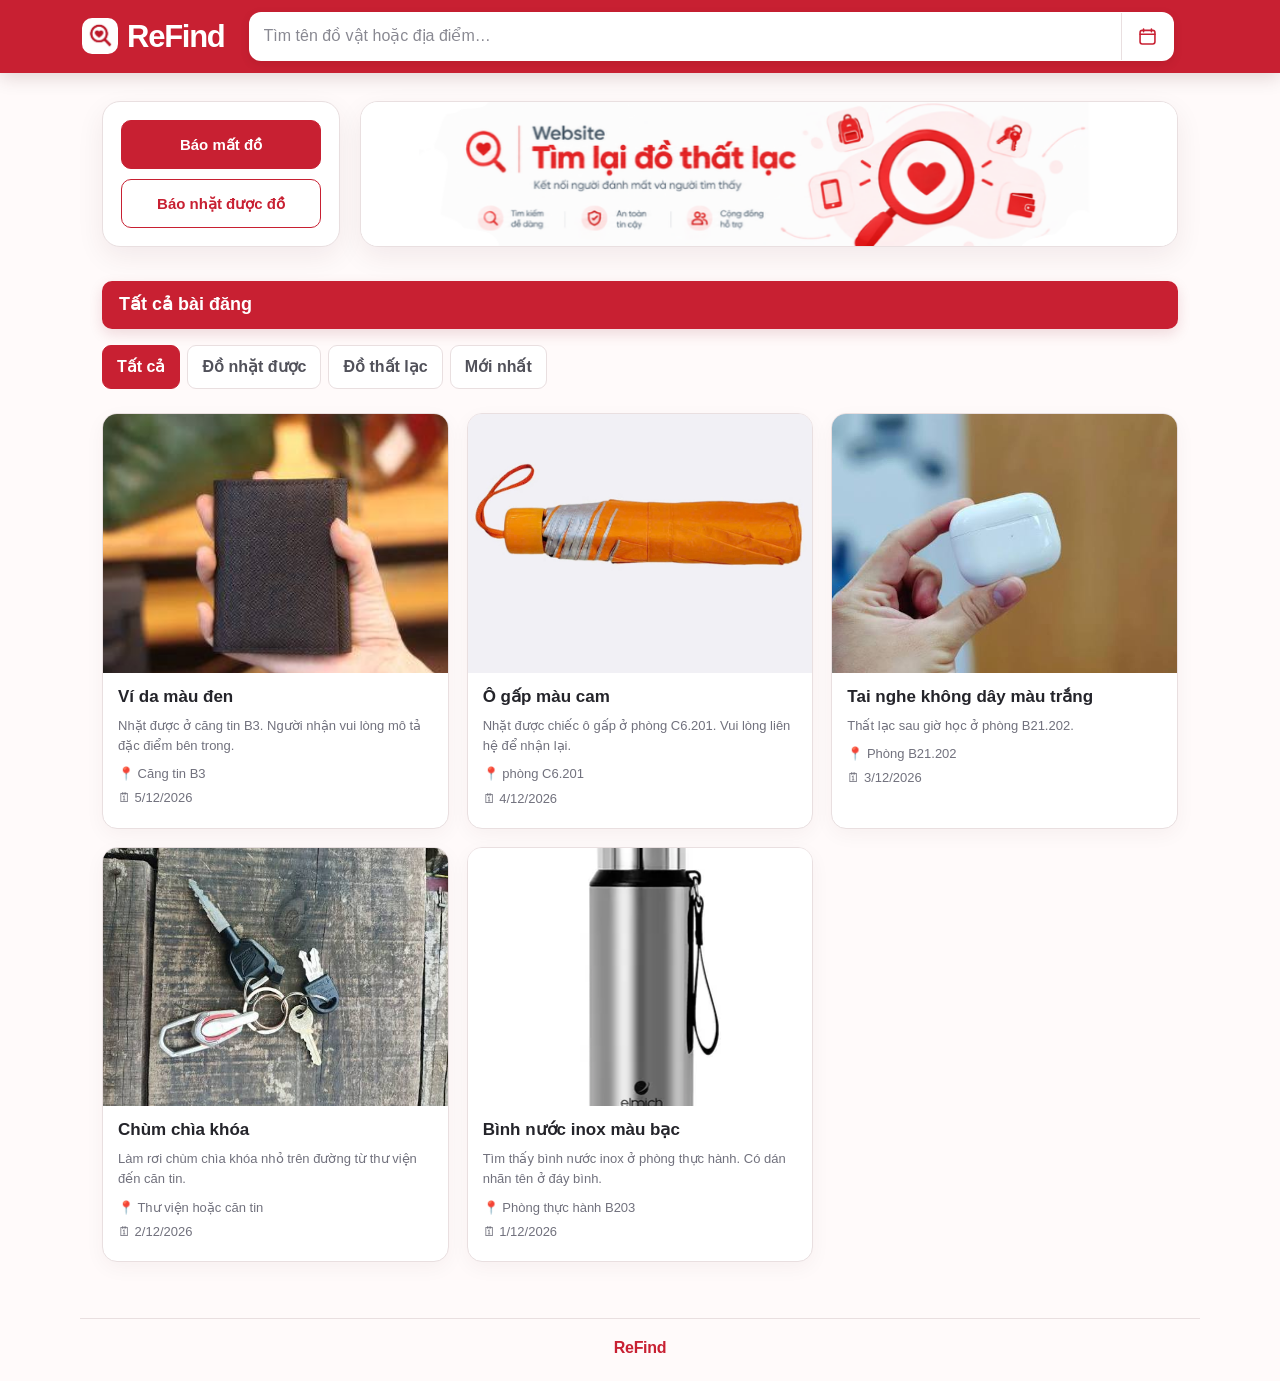
==== thesis/html/index.html @ f3c52b0c "them trang chu, trang dang tin, trang chi tiet, chuc nang tim kiem va loc bai dang" ====
<!doctype html>
<html lang="vi">
  <head>
    <meta charset="utf-8">
    <meta name="viewport" content="width=device-width, initial-scale=1, viewport-fit=cover">
    <meta name="theme-color" content="#c82032">
    <title>ReFind – Tìm kiếm đồ thất lạc
    </title>
    <link rel="stylesheet" href="../css/common.css">
    <link rel="stylesheet" href="../css/posts.css">
    <link rel="stylesheet" href="../css/index.css">
  </head>
  <body data-page="home">
    <header class="site-header" id="site-header">
      <div class="nav"><a class="brand" href="index.html" aria-label="ReFind, trang chủ"><img src="../assets/logo.png" alt=""><span>ReFind</span></a>
        <form class="search-form" id="search-form" role="search">
          <input type="search" id="search-query" name="q" placeholder="Tìm tên đồ vật hoặc địa điểm…" aria-label="Tìm tên đồ vật hoặc địa điểm">
          <div class="date-search"><button class="date-toggle" type="button" id="date-toggle" aria-label="Tìm theo ngày" title="Tìm theo ngày" aria-expanded="false" aria-controls="date-popover"><svg class="date-icon" viewBox="0 0 24 24" fill="none" aria-hidden="true"><rect x="3.5" y="5" width="17" height="15.5" rx="2.5" stroke="currentColor" stroke-width="1.8"/><path d="M7.5 3.5v3M16.5 3.5v3M3.5 9.5h17" stroke="currentColor" stroke-width="1.8" stroke-linecap="round"/></svg></button>
            <div class="date-popover" id="date-popover" hidden>
              <label for="search-date">Ngày xảy ra
              </label>
              <input type="date" id="search-date">
              <div class="date-popover-actions"><button type="button" id="clear-date">Xóa ngày</button><button type="button" class="apply-date" id="apply-date">Tìm kiếm</button>
              </div>
            </div>
          </div>
        </form>
      </div>
    </header>
    <main class="container">
      <section class="home-top" aria-label="Tìm kiếm và lọc bài đăng">
        <aside class="filters panel">
          <div class="filter-actions"><a class="button" id="report-lost" href="post-form.html?type=lost">Báo mất đồ</a><a class="button button-outline" id="report-found" href="post-form.html?type=found">Báo nhặt được đồ</a>
          </div>
        </aside>
        <section class="poster panel" aria-label="Giới thiệu ReFind">
          <div class="poster-image"><img src="../assets/poster.png" alt="Poster ReFind" class="poster-photo">
          </div>
        </section>
      </section>
      <section class="listing-section" aria-label="Danh sách bài đăng">
        <div class="listing-filter-bar" id="listing-title">
          Tất cả
        </div>
        <div class="filter-chips page-chips" role="group" aria-label="Lọc sản phẩm"><button class="chip is-active" type="button" data-filter="all">Tất cả</button><button class="chip" type="button" data-filter="found">Đồ nhặt được</button><button class="chip" type="button" data-filter="lost">Đồ thất lạc</button><button class="chip" type="button" data-filter="recent">Mới nhất</button>
        </div>
        <div class="post-grid" id="post-grid" aria-live="polite">
        </div>
      </section>
    </main>
    <footer id="site-footer">
    </footer>
    <script src="../js/storage.js">
    </script>
    <script src="../js/app.js">
    </script>
  </body>
</html>
---- thesis/css/common.css ----
:root {
  color-scheme: light;
  --red: #c82032;
  --red-dark: #a81929;
  --red-soft: #fff0f1;
  --ink: #24242a;
  --muted: #71717d;
  --line: #e9dfe0;
  --surface: #fff;
  --page: #fffafa;
  --green: #167646;
  --shadow: 0 10px 28px rgba(74,20,28,.07);
  font-family: Inter,"Segoe UI",Roboto,Arial,sans-serif;
}
* {
  box-sizing: border-box;
}
html {
  min-width: 320px;
  scroll-behavior: smooth;
}
body {
  margin: 0;
  min-height: 100vh;
  display: flex;
  flex-direction: column;
  background: var(--page);
  color: var(--ink);
  line-height: 1.55;
  padding-top: env(safe-area-inset-top);
  padding-bottom: env(safe-area-inset-bottom);
}
button,input,select,textarea {
  font: inherit;
}
a {
  color: inherit;
  text-decoration: none;
}
button {
  cursor: pointer;
}
.container {
  width: min(1120px,100%);
  margin: 0 auto;
  padding: 28px 22px 56px;
  flex: 1;
}
.narrow-container {
  width: min(720px,100%);
}
.panel {
  background: var(--surface);
  border: 1px solid var(--line);
  border-radius: 18px;
  box-shadow: var(--shadow);
}
.site-header {
  position: sticky;
  top: 0;
  z-index: 20;
  background: var(--red);
  color: #fff;
  box-shadow: 0 4px 18px rgba(62,0,8,.16);
}
.nav {
  width: min(1160px,100%);
  margin: 0 auto;
  padding: 12px 22px;
  display: grid;
  grid-template-columns: auto minmax(260px,1fr) auto;
  align-items: center;
  gap: 24px;
}
.brand {
  display: inline-flex;
  align-items: center;
  gap: 9px;
  font-size: 31px;
  font-weight: 560;
  letter-spacing: -1.25px;
  line-height: 1;
  white-space: nowrap;
}
.brand img {
  width: 36px;
  height: 36px;
  object-fit: cover;
  background: #fff;
  border: 1px solid rgba(255,255,255,.72);
  border-radius: 10px;
  padding: 0;
}
.search-form {
  display: flex;
  position: relative;
  min-width: 0;
  border: 1px solid rgba(255,255,255,.7);
  background: #fff;
  border-radius: 12px;
  overflow: visible;
  color: var(--ink);
  box-shadow: 0 3px 10px rgba(79,0,10,.12);
}
.search-form input[type=search] {
  min-width: 0;
  flex: 1;
  border: 0;
  background: transparent;
  padding: 11px 14px;
  outline: 0;
  color: var(--ink);
}
.search-form input[type=search]::placeholder {
  color: #898992;
}
.date-search {
  position: relative;
  display: flex;
}
.date-toggle {
  display: flex;
  width: 52px;
  align-items: center;
  justify-content: center;
  padding: 0;
  border: 0;
  border-left: 1px solid var(--line);
  border-radius: 0 11px 11px 0;
  background: #fff;
  color: var(--red);
}
.date-toggle:hover {
  background: var(--red-soft);
}
.date-icon {
  display: block;
  width: 21px;
  height: 21px;
}
.date-popover {
  position: absolute;
  top: calc(100% + 9px);
  right: 0;
  z-index: 30;
  width: min(290px,90vw);
  padding: 14px;
  background: #fff;
  border: 1px solid var(--line);
  border-radius: 14px;
  box-shadow: 0 12px 32px rgba(24,0,5,.18);
  color: var(--ink);
}
.date-popover[hidden] {
  display: none;
}
.date-popover label {
  display: block;
  margin: 0 0 7px;
  font-size: 13px;
  font-weight: 700;
}
.date-popover input {
  width: 100%;
  padding: 9px 10px;
  border: 1px solid var(--line);
  border-radius: 9px;
  background: #fff;
  color: var(--ink);
}
.date-popover-actions {
  display: flex;
  gap: 8px;
  margin-top: 10px;
}
.date-popover-actions button {
  flex: 1;
  padding: 8px;
  border: 1px solid var(--line);
  border-radius: 8px;
  background: #fff;
  color: var(--ink);
}
.date-popover-actions .apply-date {
  border-color: var(--red);
  background: var(--red);
  color: #fff;
}
.nav-actions {
  display: flex;
  align-items: center;
  justify-content: flex-end;
  gap: 8px;
}
.header-link {
  border: 1px solid rgba(255,255,255,.75);
  border-radius: 10px;
  padding: 8px 13px;
  color: #fff;
  font-weight: 650;
  white-space: nowrap;
}
.header-link:hover {
  background: rgba(255,255,255,.14);
}
.account-menu {
  position: relative;
}
.account-trigger {
  display: flex;
  align-items: center;
  gap: 9px;
  padding: 7px 11px;
  border: 1px solid #fff;
  border-radius: 11px;
  background: var(--red-dark);
  color: #fff;
  font-weight: 650;
  max-width: 230px;
}
.account-trigger:hover,.account-trigger[aria-expanded=true] {
  background: #971524;
}
.account-trigger .person-icon {
  width: 21px;
  height: 21px;
  flex: none;
}
.account-name {
  overflow: hidden;
  text-overflow: ellipsis;
  white-space: nowrap;
}
.chevron {
  font-size: 12px;
  transition: transform .15s;
}
.account-trigger[aria-expanded=true] .chevron {
  transform: rotate(180deg);
}
.account-dropdown {
  position: absolute;
  right: 0;
  top: calc(100% + 9px);
  width: 220px;
  padding: 7px;
  background: #fff;
  border: 1px solid var(--line);
  border-radius: 13px;
  box-shadow: 0 12px 32px rgba(24,0,5,.18);
  color: var(--ink);
}
.account-dropdown[hidden] {
  display: none;
}
.account-dropdown a,.account-dropdown button {
  width: 100%;
  display: block;
  text-align: left;
  padding: 10px 11px;
  border: 0;
  border-radius: 8px;
  background: transparent;
  color: inherit;
  font-size: 14px;
}
.account-dropdown a:hover,.account-dropdown button:hover {
  background: var(--red-soft);
  color: var(--red);
}
.account-dropdown .logout-item {
  color: var(--red);
}
.button {
  display: inline-flex;
  justify-content: center;
  align-items: center;
  gap: 7px;
  min-height: 42px;
  padding: 9px 16px;
  border: 1px solid var(--red);
  border-radius: 10px;
  background: var(--red);
  color: #fff;
  font-weight: 700;
  text-align: center;
  cursor: pointer;
  transition: background .15s,border-color .15s,transform .15s;
}
.button:hover {
  background: var(--red-dark);
  border-color: var(--red-dark);
}
.button:active {
  transform: translateY(1px);
}
.button-outline {
  background: #fff;
  color: var(--red);
}
.button-outline:hover {
  background: var(--red-soft);
  border-color: var(--red);
}
.button-wide {
  width: 100%;
  margin-top: 8px;
}
input,select,textarea {
  width: 100%;
  min-height: 44px;
  padding: 10px 12px;
  border: 1px solid #ded6d7;
  border-radius: 9px;
  background: #fff;
  color: var(--ink);
}
textarea {
  resize: vertical;
  min-height: 110px;
}
input: focus,select:focus,textarea:focus {
  outline: 3px solid rgba(200,32,50,.15);
  border-color: var(--red);
}
input[type=file] {
  padding: 8px;
}
.sr-only {
  position: absolute;
  width: 1px;
  height: 1px;
  padding: 0;
  margin: -1px;
  overflow: hidden;
  clip: rect(0,0,0,0);
  white-space: nowrap;
  border: 0;
}
footer {
  width: min(1120px,calc(100% - 44px));
  margin: 0 auto;
  padding: 17px 0 calc(20px + env(safe-area-inset-bottom));
  border-top: 1px solid var(--line);
  color: var(--red);
  font-size: 16px;
  font-weight: 550;
  letter-spacing: -.3px;
  text-align: center;
}
@media(max-width:900px) {
  .nav {
    grid-template-columns: auto minmax(190px,1fr);
    gap: 12px;
  }
  .nav-actions {
    grid-column: 1/-1;
    justify-content: flex-end;
  }
}
@media(max-width:620px) {
  .container {
    padding: 18px 14px 38px;
  }
  .nav {
    grid-template-columns: 1fr auto;
    padding: 10px 14px;
    gap: 10px;
  }
  .brand {
    font-size: 27px;
  }
  .brand img {
    width: 32px;
    height: 32px;
    border-radius: 9px;
  }
  .search-form {
    grid-column: 1/-1;
    grid-row: 2;
  }
  .nav-actions {
    grid-column: 2;
    grid-row: 1;
  }
  .header-link {
    padding: 7px 10px;
    font-size: 13px;
  }
  .account-trigger {
    max-width: 160px;
    padding: 6px 8px;
    gap: 6px;
    font-size: 13px;
  }
  .account-trigger .person-icon {
    width: 19px;
    height: 19px;
  }
  .account-name {
    max-width: 96px;
  }
  footer {
    width: calc(100% - 28px);
  }
}
@media(max-width:390px) {
  .account-trigger {
    max-width: 135px;
  }
  .account-name {
    max-width: 73px;
  }
}
.detail-back {
  display: flex;
  align-items: center;
  width: 100%;
  min-height: 44px;
  margin: 4px 0 17px;
  padding: 10px 15px;
  border-radius: 10px;
  background: var(--red);
  color: #fff;
  font-weight: 700;
}
.detail-back:hover {
  background: var(--red-dark);
}
---- thesis/css/posts.css ----
.filter-chips {
  display: grid;
  gap: 7px;
}
.chip {
  width: 100%;
  padding: 9px 12px;
  border: 1px solid transparent;
  border-radius: 9px;
  background: transparent;
  color: #51515a;
  text-align: left;
  font-weight: 600;
}
.chip:hover {
  background: var(--red-soft);
  color: var(--red);
}
.chip.is-active {
  background: var(--red);
  color: #fff;
}
.listing-heading {
  display: flex;
  align-items: end;
  justify-content: space-between;
  gap: 12px;
  margin: 0 0 15px;
}
.listing-heading h1,.listing-heading h2 {
  margin: 0;
  font-size: 23px;
  line-height: 1.25;
}
.listing-heading h2 {
  font-size: 21px;
}
.muted {
  color: var(--muted);
  font-size: 13px;
}
.post-grid {
  display: grid;
  grid-template-columns: repeat(3,minmax(0,1fr));
  gap: 18px;
}
.post-card {
  min-width: 0;
  overflow: hidden;
  border: 1px solid var(--line);
  border-radius: 15px;
  background: #fff;
  box-shadow: 0 6px 20px rgba(74,20,28,.045);
  transition: transform .16s,box-shadow .16s;
}
.post-card:hover {
  transform: translateY(-3px);
  box-shadow: var(--shadow);
}
.post-card-link {
  display: block;
}
.post-image {
  position: relative;
  display: flex;
  aspect-ratio: 4/3;
  align-items: center;
  justify-content: center;
  overflow: hidden;
  background: #f8ecee center/cover no-repeat;
  color: #cb8590;
  font-size: 52px;
}
.post-image-file {
  position: absolute;
  inset: 0;
  width: 100%;
  height: 100%;
  object-fit: cover;
}
.post-badges {
  position: absolute;
  top: 11px;
  left: 11px;
  display: flex;
  flex-wrap: wrap;
  gap: 6px;
  max-width: calc(100% - 22px);
}
.tag {
  display: inline-flex;
  align-items: center;
  min-height: 30px;
  padding: 5px 11px;
  border-radius: 99px;
  background: #fde6e8;
  color: #9c1726;
  font-size: 16px;
  font-weight: 800;
  line-height: 1.2;
  box-shadow: 0 2px 8px rgba(40,0,0,.08);
}
.tag-type {
  background: var(--red);
  color: #fff;
}
.tag.status-open {
  background: #fff;
  color: #5b5860;
}
.tag.status-done {
  background: #e5f6ec;
  color: #17683d;
}
.post-content {
  padding: 13px 15px 15px;
}
.post-content h3 {
  margin: 0 0 8px;
  font-size: 17px;
  line-height: 1.3;
}
.post-content p {
  margin: 4px 0;
  color: var(--muted);
  font-size: 13px;
  overflow-wrap: anywhere;
}
.post-content .post-description {
  display: -webkit-box;
  overflow: hidden;
  -webkit-line-clamp: 2;
  -webkit-box-orient: vertical;
  margin: 0 0 8px;
}
.post-card-actions {
  display: flex;
  gap: 7px;
  padding: 0 14px 14px;
}
.post-card-actions .button {
  min-height: 36px;
  padding: 6px 11px;
  font-size: 13px;
}
.empty-state {
  grid-column: 1/-1;
  padding: 42px 20px;
  border: 1px dashed var(--line);
  border-radius: 14px;
  color: var(--muted);
  text-align: center;
}
.page-chips {
  display: flex;
  margin: 0 0 24px;
}
.page-chips .chip {
  width: auto;
  padding-inline: 14px;
  border: 1px solid var(--line);
  background: #fff;
  text-align: center;
}
.page-chips .chip.is-active {
  border-color: var(--red);
  background: var(--red);
  color: #fff;
}
@media(max-width:900px) {
  .post-grid {
    grid-template-columns: repeat(2,minmax(0,1fr));
  }
}
@media(max-width:620px) {
  .post-grid {
    gap: 12px;
  }
  .post-content {
    padding: 11px 11px 12px;
  }
  .post-content h3 {
    font-size: 15px;
  }
  .post-content p {
    font-size: 12px;
  }
  .post-badges {
    top: 7px;
    left: 7px;
    gap: 4px;
    max-width: calc(100% - 14px);
  }
  .tag {
    padding: 3px 8px;
    font-size: 14px;
    min-height: 24px;
  }
  .post-card-actions {
    padding: 0 10px 11px;
  }
  .post-card-actions .button {
    padding: 5px 8px;
    font-size: 12px;
  }
  .listing-heading h1 {
    font-size: 21px;
  }
  .listing-heading h2 {
    font-size: 18px;
  }
  .page-chips {
    gap: 5px;
    overflow-x: auto;
  }
  .page-chips .chip {
    flex: none;
    padding: 7px 10px;
    font-size: 13px;
  }
}
@media(max-width:390px) {
  .post-grid {
    grid-template-columns: 1fr;
  }
  .post-image {
    aspect-ratio: 16/10;
  }
}
---- thesis/css/index.css ----
.home-top {
  display: grid;
  grid-template-columns: 238px minmax(0,1fr);
  gap: 20px;
  margin-bottom: 34px;
}
.filters {
  align-self: start;
  padding: 18px;
}
.filters h2 {
  margin: 0 0 13px;
  font-size: 17px;
}
.filters .filter-chips {
  grid-template-columns: 1fr;
}
.filter-actions {
  display: grid;
  gap: 10px;
  margin: 0;
  padding: 0;
  border: 0;
}
.filter-actions .button {
  min-height: 48px;
  padding: 12px 14px;
  text-align: center;
  font-size: 15px;
}
.poster {
  position: relative;
  min-height: 0;
  overflow: hidden;
  padding: 0;
}
.poster-image {
  position: absolute;
  inset: 0;
  overflow: hidden;
}
.poster-photo {
  display: block;
  width: 100%;
  height: 100%;
  object-fit: cover;
}
.listing-section {
  margin-top: 10px;
}
.listing-filter-bar {
  margin: 0 0 16px;
  padding: 12px 17px;
  border-radius: 10px;
  background: var(--red);
  color: #fff;
  font-size: 18px;
  font-weight: 750;
  line-height: 1.3;
  box-shadow: 0 5px 14px rgba(140,16,32,.14);
}
@media(max-width:900px) {
  .home-top {
    grid-template-columns: 205px minmax(0,1fr);
  }
  .filters {
    padding: 14px;
  }
}
@media(max-width:620px) {
  .home-top {
    grid-template-columns: 1fr;
    gap: 13px;
    margin-bottom: 27px;
  }
  .filters {
    padding: 13px;
  }
  .filters .filter-chips {
    grid-template-columns: repeat(2,minmax(0,1fr));
  }
  .chip {
    padding: 8px 9px;
    font-size: 13px;
  }
  .filter-actions {
    grid-template-columns: 1fr 1fr;
  }
  .filter-actions .button {
    min-height: 48px;
    padding: 10px 8px;
    font-size: 13px;
  }
  .poster {
    aspect-ratio: 16/9;
  }
}
@media(max-width:390px) {
  .filter-actions {
    grid-template-columns: 1fr;
  }
}
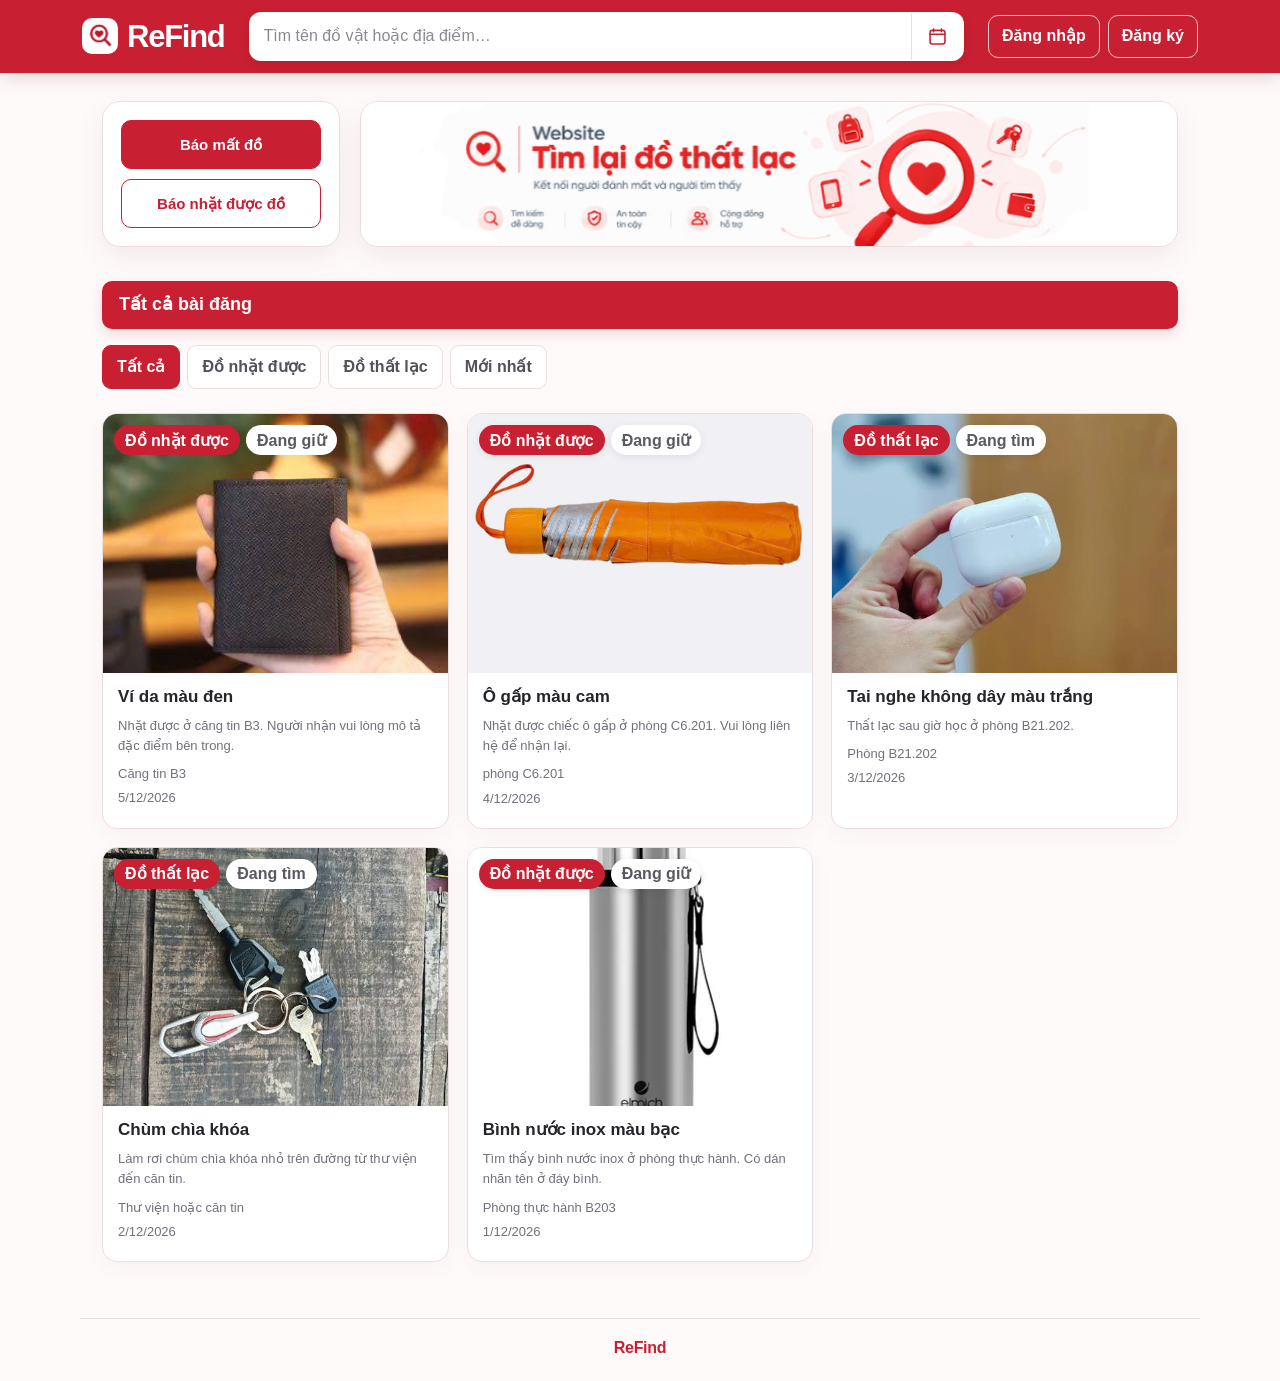
==== commit 55ee98d4: "them chuc nang dang ky va dang nhap" ====
--- a/thesis/html/index.html
+++ b/thesis/html/index.html
@@ -25,12 +25,13 @@
             </div>
           </div>
         </form>
+        <nav class="nav-actions" id="nav-actions" aria-label="Tài khoản"><a class="header-link" href="login.html">Đăng nhập</a><a class="header-link" href="register.html">Đăng ký</a></nav>
       </div>
     </header>
     <main class="container">
       <section class="home-top" aria-label="Tìm kiếm và lọc bài đăng">
         <aside class="filters panel">
-          <div class="filter-actions"><a class="button" id="report-lost" href="post-form.html?type=lost">Báo mất đồ</a><a class="button button-outline" id="report-found" href="post-form.html?type=found">Báo nhặt được đồ</a>
+          <div class="filter-actions"><a class="button" id="report-lost" href="login.html?next=post-form.html%3Ftype%3Dlost">Báo mất đồ</a><a class="button button-outline" id="report-found" href="login.html?next=post-form.html%3Ftype%3Dfound">Báo nhặt được đồ</a>
           </div>
         </aside>
         <section class="poster panel" aria-label="Giới thiệu ReFind">
@@ -56,5 +57,3 @@
     </script>
   </body>
 </html>
-
-
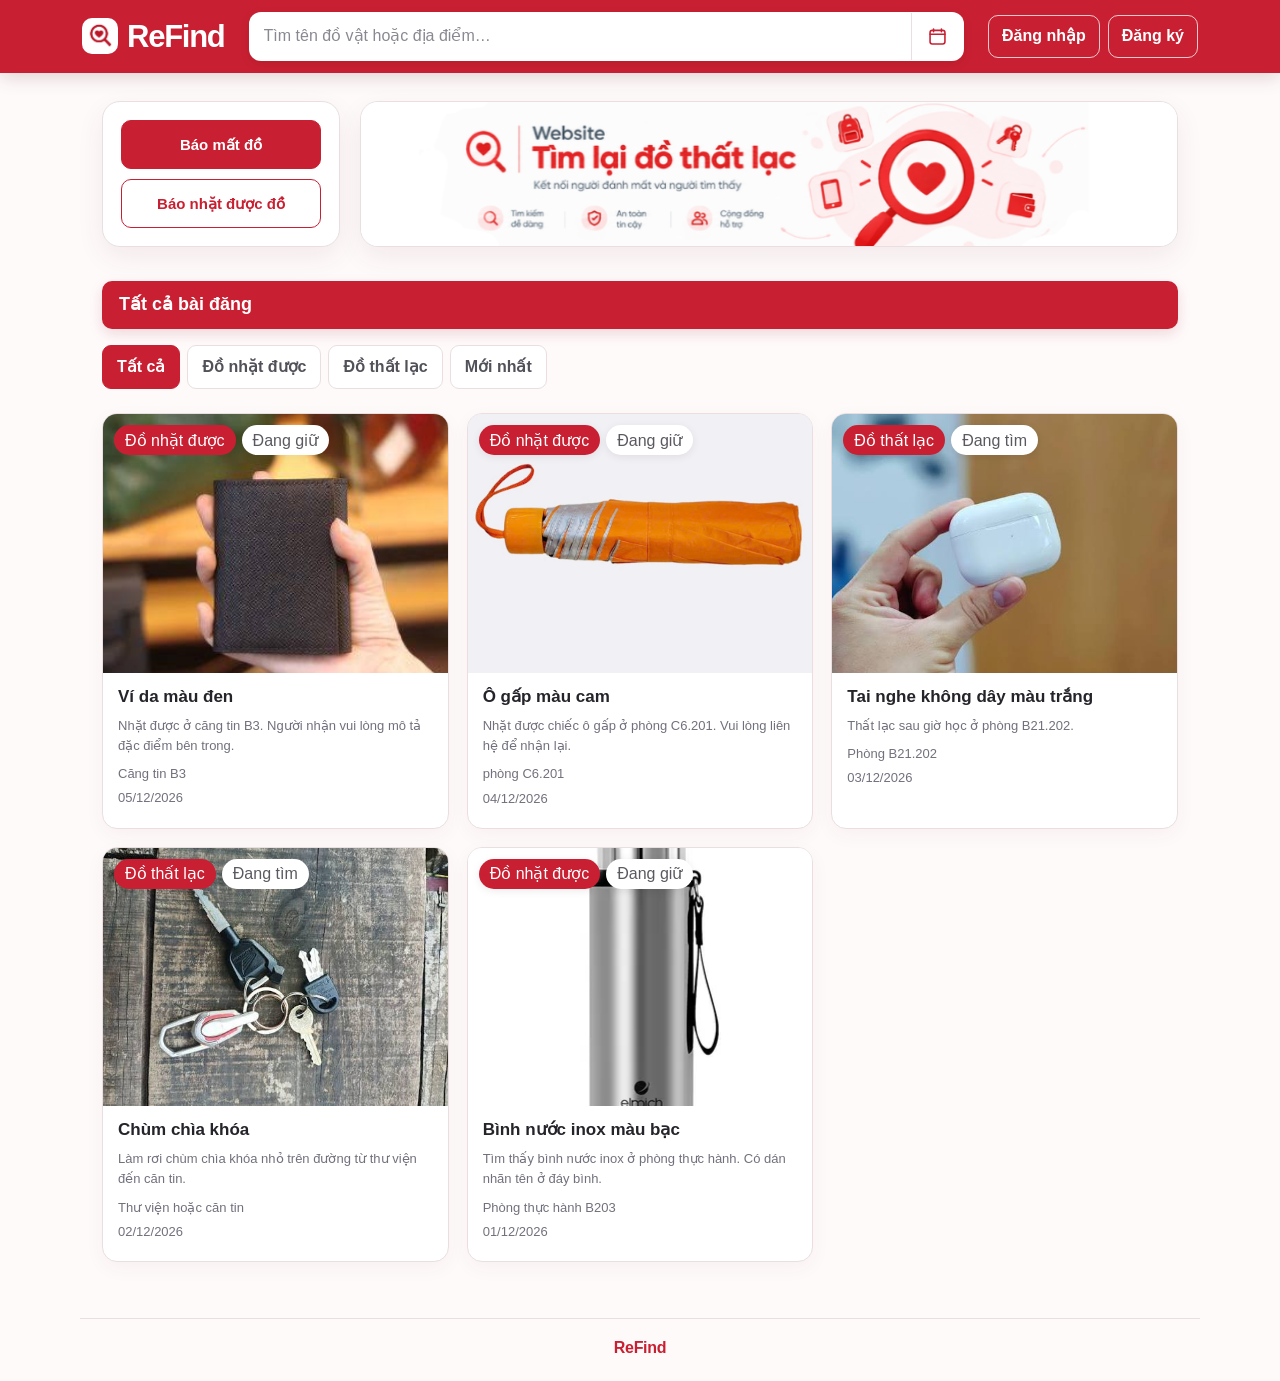
==== commit 7ae1c51c: "them ban do" ====
--- a/thesis/html/index.html
+++ b/thesis/html/index.html
@@ -19,7 +19,7 @@
             <div class="date-popover" id="date-popover" hidden>
               <label for="search-date">Ngày xảy ra
               </label>
-              <input type="date" id="search-date">
+              <div class="date-input-row"><input type="text" id="search-date" inputmode="numeric" placeholder="dd/mm/yyyy" maxlength="10" pattern="(?:0[1-9]|[12][0-9]|3[01])/(?:0[1-9]|1[0-2])/[0-9]{4}" title="Nhập ngày theo định dạng dd/mm/yyyy"><span class="date-picker-control"><button type="button" aria-label="Chọn ngày"><svg class="date-icon" viewBox="0 0 24 24" fill="none" aria-hidden="true"><rect x="3.5" y="5" width="17" height="15.5" rx="2.5" stroke="currentColor" stroke-width="1.8"/><path d="M7.5 3.5v3M16.5 3.5v3M3.5 9.5h17" stroke="currentColor" stroke-width="1.8" stroke-linecap="round"/></svg></button><input type="date" id="search-date-native" class="date-native-picker" aria-label="Chọn ngày"></span></div>
               <div class="date-popover-actions"><button type="button" id="clear-date">Xóa ngày</button><button type="button" class="apply-date" id="apply-date">Tìm kiếm</button>
               </div>
             </div>
--- a/thesis/css/common.css
+++ b/thesis/css/common.css
@@ -10,7 +10,7 @@
   --page: #fffafa;
   --green: #167646;
   --shadow: 0 10px 28px rgba(74,20,28,.07);
-  font-family: Inter,"Segoe UI",Roboto,Arial,sans-serif;
+  font-family: Arial, sans-serif;
 }
 * {
   box-sizing: border-box;
@@ -167,6 +167,40 @@
   border-radius: 9px;
   background: #fff;
   color: var(--ink);
+}
+.date-input-row {
+  display: flex;
+  gap: 8px;
+}
+.date-input-row input[type="text"] {
+  min-width: 0;
+  flex: 1;
+}
+.date-picker-control {
+  position: relative;
+  flex: 0 0 46px;
+  min-height: 44px;
+}
+.date-picker-control button {
+  display: flex;
+  width: 100%;
+  height: 100%;
+  align-items: center;
+  justify-content: center;
+  border: 1px solid var(--line);
+  border-radius: 9px;
+  background: #fff;
+  color: var(--red);
+}
+.date-picker-control .date-native-picker {
+  position: absolute;
+  inset: 0;
+  width: 100%;
+  height: 100%;
+  min-height: 0;
+  padding: 0;
+  opacity: 0;
+  cursor: pointer;
 }
 .date-popover-actions {
   display: flex;
--- a/thesis/css/posts.css
+++ b/thesis/css/posts.css
@@ -96,7 +96,8 @@
   background: #fde6e8;
   color: #9c1726;
   font-size: 16px;
-  font-weight: 800;
+  font-family: Arial, sans-serif;
+  font-weight: 400;
   line-height: 1.2;
   box-shadow: 0 2px 8px rgba(40,0,0,.08);
 }
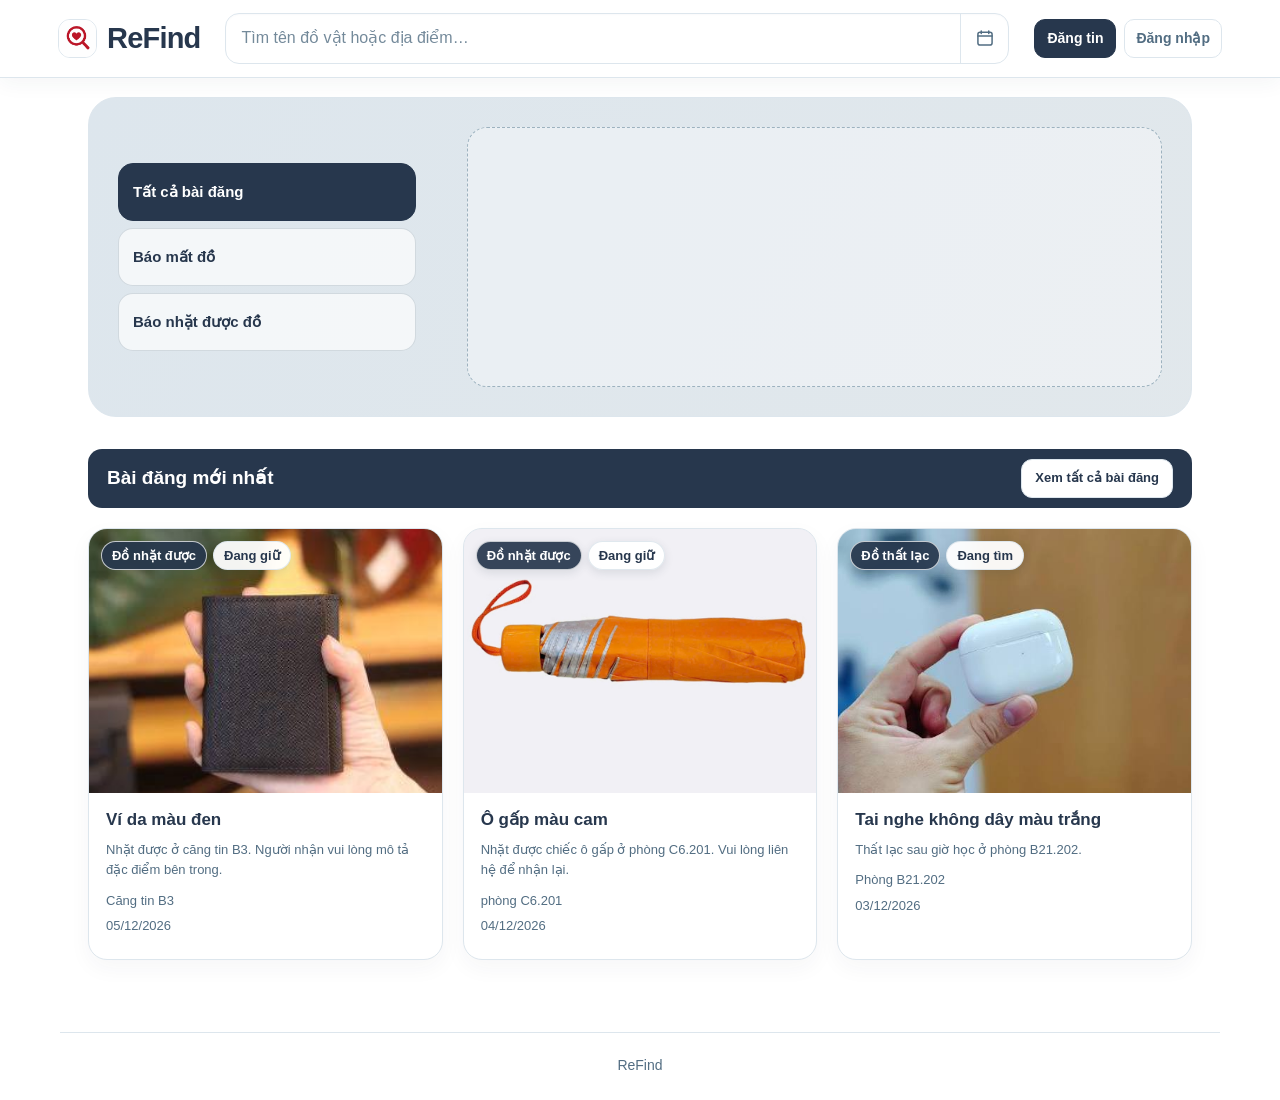
==== commit cbbf82b2: "chinh sua giao dien" ====
--- a/thesis/html/index.html
+++ b/thesis/html/index.html
@@ -3,7 +3,7 @@
   <head>
     <meta charset="utf-8">
     <meta name="viewport" content="width=device-width, initial-scale=1, viewport-fit=cover">
-    <meta name="theme-color" content="#c82032">
+    <meta name="theme-color" content="#27374D">
     <title>ReFind – Tìm kiếm đồ thất lạc
     </title>
     <link rel="stylesheet" href="../css/common.css">
@@ -29,22 +29,16 @@
       </div>
     </header>
     <main class="container">
-      <section class="home-top" aria-label="Tìm kiếm và lọc bài đăng">
-        <aside class="filters panel">
-          <div class="filter-actions"><a class="button" id="report-lost" href="login.html?next=post-form.html%3Ftype%3Dlost">Báo mất đồ</a><a class="button button-outline" id="report-found" href="login.html?next=post-form.html%3Ftype%3Dfound">Báo nhặt được đồ</a>
-          </div>
-        </aside>
-        <section class="poster panel" aria-label="Giới thiệu ReFind">
-          <div class="poster-image"><img src="../assets/poster.png" alt="Poster ReFind" class="poster-photo">
-          </div>
-        </section>
+      <section class="home-hero" aria-label="ReFind Đại học Trà Vinh">
+        <div class="home-categories" aria-label="Danh mục bài đăng">
+          <a class="category-card category-all" href="posts.html"><strong>Tất cả bài đăng</strong></a>
+          <a class="category-card" id="report-lost" href="login.html?next=post-form.html%3Ftype%3Dlost"><strong>Báo mất đồ</strong></a>
+          <a class="category-card" id="report-found" href="login.html?next=post-form.html%3Ftype%3Dfound"><strong>Báo nhặt được đồ</strong></a>
+        </div>
+        <div class="poster panel" aria-label="Khu vực poster"></div>
       </section>
-      <section class="listing-section" aria-label="Danh sách bài đăng">
-        <div class="listing-filter-bar" id="listing-title">
-          Tất cả
-        </div>
-        <div class="filter-chips page-chips" role="group" aria-label="Lọc sản phẩm"><button class="chip is-active" type="button" data-filter="all">Tất cả</button><button class="chip" type="button" data-filter="found">Đồ nhặt được</button><button class="chip" type="button" data-filter="lost">Đồ thất lạc</button><button class="chip" type="button" data-filter="recent">Mới nhất</button>
-        </div>
+      <section class="listing-section latest-section" aria-label="Bài đăng mới nhất">
+        <div class="section-heading page-title-bar"><h2 id="listing-title">Bài đăng mới nhất</h2><a class="button section-all-link" href="posts.html">Xem tất cả bài đăng</a></div>
         <div class="post-grid" id="post-grid" aria-live="polite">
         </div>
       </section>
--- a/thesis/css/common.css
+++ b/thesis/css/common.css
@@ -1,196 +1,164 @@
 :root {
   color-scheme: light;
-  --red: #c82032;
-  --red-dark: #a81929;
-  --red-soft: #fff0f1;
-  --ink: #24242a;
-  --muted: #71717d;
-  --line: #e9dfe0;
+  --navy: #27374D;
+  --slate: #526D82;
+  --mist: #9DB2BF;
+  --cloud: #DDE6ED;
+  --ink: var(--navy);
+  --muted: var(--slate);
+  --line: var(--cloud);
   --surface: #fff;
-  --page: #fffafa;
-  --green: #167646;
-  --shadow: 0 10px 28px rgba(74,20,28,.07);
+  --page: #fff;
+  --red: var(--navy);
+  --red-dark: var(--slate);
+  --red-soft: var(--cloud);
+  --green: var(--slate);
+  --shadow: 0 16px 40px rgba(39,55,77,.08);
   font-family: Arial, sans-serif;
 }
-* {
-  box-sizing: border-box;
-}
-html {
-  min-width: 320px;
-  scroll-behavior: smooth;
-}
+* { box-sizing: border-box; }
+html { min-width: 320px; scroll-behavior: smooth; }
 body {
+  display: flex;
+  flex-direction: column;
+  min-height: 100vh;
   margin: 0;
-  min-height: 100vh;
-  display: flex;
-  flex-direction: column;
-  background: var(--page);
-  color: var(--ink);
-  line-height: 1.55;
   padding-top: env(safe-area-inset-top);
   padding-bottom: env(safe-area-inset-bottom);
-}
-button,input,select,textarea {
-  font: inherit;
-}
-a {
-  color: inherit;
-  text-decoration: none;
-}
-button {
-  cursor: pointer;
-}
+  background: var(--page);
+  color: var(--ink);
+  font-family: Arial, sans-serif;
+  line-height: 1.55;
+}
+button, input, select, textarea { font: inherit; }
+.leaflet-container, .leaflet-container .leaflet-control { font-family: Arial, sans-serif; }
+a { color: inherit; text-decoration: none; }
+button { cursor: pointer; }
 .container {
-  width: min(1120px,100%);
+  width: min(1160px, 100%);
+  flex: 1;
   margin: 0 auto;
-  padding: 28px 22px 56px;
-  flex: 1;
-}
-.narrow-container {
-  width: min(720px,100%);
-}
+  padding: 38px 28px 72px;
+}
+.narrow-container { width: min(760px, 100%); }
 .panel {
+  border: 1px solid var(--line);
+  border-radius: 22px;
   background: var(--surface);
-  border: 1px solid var(--line);
-  border-radius: 18px;
   box-shadow: var(--shadow);
 }
 .site-header {
   position: sticky;
   top: 0;
   z-index: 20;
-  background: var(--red);
-  color: #fff;
-  box-shadow: 0 4px 18px rgba(62,0,8,.16);
+  border-bottom: 1px solid var(--line);
+  background: rgba(255,255,255,.96);
+  color: var(--ink);
+  box-shadow: 0 5px 20px rgba(39,55,77,.05);
+  backdrop-filter: blur(14px);
 }
 .nav {
-  width: min(1160px,100%);
+  display: grid;
+  grid-template-columns: auto minmax(220px, 1fr) auto;
+  align-items: center;
+  gap: 25px;
+  width: min(1220px, 100%);
   margin: 0 auto;
-  padding: 12px 22px;
-  display: grid;
-  grid-template-columns: auto minmax(260px,1fr) auto;
-  align-items: center;
-  gap: 24px;
+  padding: 13px 28px;
 }
 .brand {
   display: inline-flex;
   align-items: center;
-  gap: 9px;
-  font-size: 31px;
-  font-weight: 560;
-  letter-spacing: -1.25px;
+  gap: 10px;
+  color: var(--navy);
+  font-size: 29px;
+  font-weight: 700;
+  letter-spacing: -.8px;
   line-height: 1;
   white-space: nowrap;
 }
 .brand img {
-  width: 36px;
-  height: 36px;
+  width: 39px;
+  height: 39px;
+  border: 1px solid var(--cloud);
+  border-radius: 12px;
+  background: #fff;
   object-fit: cover;
-  background: #fff;
-  border: 1px solid rgba(255,255,255,.72);
-  border-radius: 10px;
-  padding: 0;
 }
 .search-form {
-  display: flex;
   position: relative;
+  display: flex;
   min-width: 0;
-  border: 1px solid rgba(255,255,255,.7);
-  background: #fff;
-  border-radius: 12px;
   overflow: visible;
-  color: var(--ink);
-  box-shadow: 0 3px 10px rgba(79,0,10,.12);
-}
+  border: 1px solid var(--cloud);
+  border-radius: 14px;
+  background: #fff;
+  color: var(--ink);
+  box-shadow: inset 0 1px 2px rgba(39,55,77,.025);
+}
+.search-form:focus-within { border-color: var(--slate); box-shadow: 0 0 0 3px rgba(157,178,191,.22); }
 .search-form input[type=search] {
   min-width: 0;
   flex: 1;
+  padding: 12px 15px;
   border: 0;
+  outline: 0;
   background: transparent;
-  padding: 11px 14px;
-  outline: 0;
-  color: var(--ink);
-}
-.search-form input[type=search]::placeholder {
-  color: #898992;
-}
-.date-search {
-  position: relative;
-  display: flex;
-}
+  color: var(--ink);
+}
+.search-form input[type=search]::placeholder { color: var(--slate); opacity: .8; }
+.date-search { position: relative; display: flex; }
 .date-toggle {
   display: flex;
-  width: 52px;
+  width: 48px;
   align-items: center;
   justify-content: center;
   padding: 0;
   border: 0;
-  border-left: 1px solid var(--line);
-  border-radius: 0 11px 11px 0;
-  background: #fff;
-  color: var(--red);
-}
-.date-toggle:hover {
-  background: var(--red-soft);
-}
-.date-icon {
-  display: block;
-  width: 21px;
-  height: 21px;
-}
+  border-left: 1px solid var(--cloud);
+  border-radius: 0 13px 13px 0;
+  background: transparent;
+  color: var(--slate);
+}
+.date-toggle:hover { background: var(--cloud); }
+.date-icon { display: block; width: 20px; height: 20px; }
 .date-popover {
   position: absolute;
-  top: calc(100% + 9px);
+  top: calc(100% + 10px);
   right: 0;
   z-index: 30;
-  width: min(290px,90vw);
-  padding: 14px;
-  background: #fff;
-  border: 1px solid var(--line);
-  border-radius: 14px;
-  box-shadow: 0 12px 32px rgba(24,0,5,.18);
-  color: var(--ink);
-}
-.date-popover[hidden] {
-  display: none;
-}
-.date-popover label {
-  display: block;
-  margin: 0 0 7px;
-  font-size: 13px;
-  font-weight: 700;
-}
+  width: min(310px, 90vw);
+  padding: 16px;
+  border: 1px solid var(--cloud);
+  border-radius: 16px;
+  background: #fff;
+  color: var(--ink);
+  box-shadow: 0 18px 46px rgba(39,55,77,.16);
+}
+.date-popover[hidden], .account-dropdown[hidden] { display: none; }
+.date-popover label { display: block; margin: 0 0 8px; color: var(--navy); font-size: 13px; font-weight: 700; }
 .date-popover input {
   width: 100%;
-  padding: 9px 10px;
-  border: 1px solid var(--line);
-  border-radius: 9px;
-  background: #fff;
-  color: var(--ink);
-}
-.date-input-row {
-  display: flex;
-  gap: 8px;
-}
-.date-input-row input[type="text"] {
-  min-width: 0;
-  flex: 1;
-}
-.date-picker-control {
-  position: relative;
-  flex: 0 0 46px;
   min-height: 44px;
-}
+  padding: 9px 11px;
+  border: 1px solid var(--cloud);
+  border-radius: 10px;
+  background: #fff;
+  color: var(--ink);
+}
+.date-input-row { display: flex; gap: 8px; }
+.date-input-row input[type="text"] { min-width: 0; flex: 1; }
+.date-picker-control { position: relative; flex: 0 0 46px; min-height: 44px; }
 .date-picker-control button {
   display: flex;
   width: 100%;
   height: 100%;
   align-items: center;
   justify-content: center;
-  border: 1px solid var(--line);
-  border-radius: 9px;
-  background: #fff;
-  color: var(--red);
+  border: 1px solid var(--cloud);
+  border-radius: 10px;
+  background: #fff;
+  color: var(--slate);
 }
 .date-picker-control .date-native-picker {
   position: absolute;
@@ -202,164 +170,106 @@
   opacity: 0;
   cursor: pointer;
 }
-.date-popover-actions {
-  display: flex;
-  gap: 8px;
-  margin-top: 10px;
-}
+.date-popover-actions { display: flex; gap: 8px; margin-top: 11px; }
 .date-popover-actions button {
   flex: 1;
-  padding: 8px;
-  border: 1px solid var(--line);
-  border-radius: 8px;
-  background: #fff;
-  color: var(--ink);
-}
-.date-popover-actions .apply-date {
-  border-color: var(--red);
-  background: var(--red);
-  color: #fff;
-}
-.nav-actions {
-  display: flex;
-  align-items: center;
-  justify-content: flex-end;
+  padding: 9px;
+  border: 1px solid var(--cloud);
+  border-radius: 9px;
+  background: #fff;
+  color: var(--navy);
+}
+.date-popover-actions .apply-date { border-color: var(--navy); background: var(--navy); color: #fff; }
+.nav-actions { display: flex; align-items: center; justify-content: flex-end; gap: 8px; white-space: nowrap; }
+.header-link {
+  padding: 8px 11px;
+  border: 1px solid var(--cloud);
+  border-radius: 10px;
+  color: var(--slate);
+  font-size: 14px;
+  font-weight: 700;
+  white-space: nowrap;
+}
+.header-link:hover { border-color: var(--mist); background: var(--cloud); color: var(--navy); }
+.account-menu { position: relative; }
+.account-trigger {
+  display: flex;
+  max-width: 190px;
+  align-items: center;
   gap: 8px;
-}
-.header-link {
-  border: 1px solid rgba(255,255,255,.75);
-  border-radius: 10px;
-  padding: 8px 13px;
-  color: #fff;
-  font-weight: 650;
-  white-space: nowrap;
-}
-.header-link:hover {
-  background: rgba(255,255,255,.14);
-}
-.account-menu {
-  position: relative;
-}
-.account-trigger {
-  display: flex;
-  align-items: center;
-  gap: 9px;
-  padding: 7px 11px;
-  border: 1px solid #fff;
+  padding: 7px 10px;
+  border: 1px solid var(--cloud);
   border-radius: 11px;
-  background: var(--red-dark);
-  color: #fff;
-  font-weight: 650;
-  max-width: 230px;
-}
-.account-trigger:hover,.account-trigger[aria-expanded=true] {
-  background: #971524;
-}
-.account-trigger .person-icon {
-  width: 21px;
-  height: 21px;
-  flex: none;
-}
-.account-name {
-  overflow: hidden;
-  text-overflow: ellipsis;
-  white-space: nowrap;
-}
-.chevron {
-  font-size: 12px;
-  transition: transform .15s;
-}
-.account-trigger[aria-expanded=true] .chevron {
-  transform: rotate(180deg);
-}
+  background: #fff;
+  color: var(--navy);
+  font-weight: 700;
+}
+.account-trigger:hover, .account-trigger[aria-expanded=true] { background: var(--cloud); }
+.account-trigger .person-icon { width: 20px; height: 20px; flex: none; }
+.account-name { overflow: hidden; text-overflow: ellipsis; white-space: nowrap; }
+.chevron { font-size: 11px; transition: transform .15s; }
+.account-trigger[aria-expanded=true] .chevron { transform: rotate(180deg); }
 .account-dropdown {
   position: absolute;
+  top: calc(100% + 9px);
   right: 0;
-  top: calc(100% + 9px);
+  z-index: 35;
   width: 220px;
   padding: 7px;
-  background: #fff;
-  border: 1px solid var(--line);
-  border-radius: 13px;
-  box-shadow: 0 12px 32px rgba(24,0,5,.18);
-  color: var(--ink);
-}
-.account-dropdown[hidden] {
-  display: none;
-}
-.account-dropdown a,.account-dropdown button {
-  width: 100%;
+  border: 1px solid var(--cloud);
+  border-radius: 14px;
+  background: #fff;
+  color: var(--ink);
+  box-shadow: 0 16px 40px rgba(39,55,77,.14);
+}
+.account-dropdown a, .account-dropdown button {
   display: block;
-  text-align: left;
+  width: 100%;
   padding: 10px 11px;
   border: 0;
-  border-radius: 8px;
+  border-radius: 9px;
   background: transparent;
   color: inherit;
   font-size: 14px;
-}
-.account-dropdown a:hover,.account-dropdown button:hover {
-  background: var(--red-soft);
-  color: var(--red);
-}
-.account-dropdown .logout-item {
-  color: var(--red);
-}
+  text-align: left;
+}
+.account-dropdown a:hover, .account-dropdown button:hover { background: var(--cloud); color: var(--navy); }
+.account-dropdown .logout-item { color: var(--slate); }
 .button {
   display: inline-flex;
+  min-height: 44px;
+  align-items: center;
   justify-content: center;
-  align-items: center;
-  gap: 7px;
-  min-height: 42px;
-  padding: 9px 16px;
-  border: 1px solid var(--red);
-  border-radius: 10px;
-  background: var(--red);
+  gap: 8px;
+  padding: 10px 16px;
+  border: 1px solid var(--navy);
+  border-radius: 11px;
+  background: var(--navy);
   color: #fff;
   font-weight: 700;
   text-align: center;
-  cursor: pointer;
-  transition: background .15s,border-color .15s,transform .15s;
-}
-.button:hover {
-  background: var(--red-dark);
-  border-color: var(--red-dark);
-}
-.button:active {
-  transform: translateY(1px);
-}
-.button-outline {
-  background: #fff;
-  color: var(--red);
-}
-.button-outline:hover {
-  background: var(--red-soft);
-  border-color: var(--red);
-}
-.button-wide {
-  width: 100%;
-  margin-top: 8px;
-}
-input,select,textarea {
+  transition: background .16s, border-color .16s, transform .16s;
+}
+.button:hover { border-color: var(--slate); background: var(--slate); }
+.button:active { transform: translateY(1px); }
+.button.back-button { border-color: var(--cloud); background: #fff; color: var(--navy); }
+.button.back-button:hover { border-color: var(--cloud); background: var(--cloud); color: var(--navy); }
+.button-outline { background: transparent; color: var(--navy); }
+.button-outline:hover { border-color: var(--slate); background: var(--cloud); color: var(--navy); }
+.button-wide { width: 100%; margin-top: 8px; }
+.nav-post-button { min-height: 39px; padding: 8px 12px; font-size: 14px; }
+input, select, textarea {
   width: 100%;
   min-height: 44px;
   padding: 10px 12px;
-  border: 1px solid #ded6d7;
-  border-radius: 9px;
-  background: #fff;
-  color: var(--ink);
-}
-textarea {
-  resize: vertical;
-  min-height: 110px;
-}
-input: focus,select:focus,textarea:focus {
-  outline: 3px solid rgba(200,32,50,.15);
-  border-color: var(--red);
-}
-input[type=file] {
-  padding: 8px;
-}
+  border: 1px solid var(--cloud);
+  border-radius: 10px;
+  background: #fff;
+  color: var(--ink);
+}
+input:focus, select:focus, textarea:focus { outline: 3px solid rgba(157,178,191,.28); border-color: var(--slate); }
+textarea { min-height: 110px; resize: vertical; }
+input[type=file] { padding: 8px; }
 .sr-only {
   position: absolute;
   width: 1px;
@@ -372,92 +282,83 @@
   border: 0;
 }
 footer {
-  width: min(1120px,calc(100% - 44px));
+  width: min(1160px, calc(100% - 56px));
   margin: 0 auto;
-  padding: 17px 0 calc(20px + env(safe-area-inset-bottom));
-  border-top: 1px solid var(--line);
-  color: var(--red);
-  font-size: 16px;
-  font-weight: 550;
-  letter-spacing: -.3px;
+  padding: 22px 0 calc(24px + env(safe-area-inset-bottom));
+  border-top: 1px solid var(--cloud);
+  color: var(--slate);
+  font-size: 14px;
   text-align: center;
 }
-@media(max-width:900px) {
-  .nav {
-    grid-template-columns: auto minmax(190px,1fr);
-    gap: 12px;
-  }
-  .nav-actions {
-    grid-column: 1/-1;
-    justify-content: flex-end;
-  }
-}
-@media(max-width:620px) {
-  .container {
-    padding: 18px 14px 38px;
-  }
-  .nav {
-    grid-template-columns: 1fr auto;
-    padding: 10px 14px;
-    gap: 10px;
-  }
-  .brand {
-    font-size: 27px;
-  }
-  .brand img {
-    width: 32px;
-    height: 32px;
-    border-radius: 9px;
-  }
-  .search-form {
-    grid-column: 1/-1;
-    grid-row: 2;
-  }
-  .nav-actions {
-    grid-column: 2;
-    grid-row: 1;
-  }
-  .header-link {
-    padding: 7px 10px;
-    font-size: 13px;
-  }
-  .account-trigger {
-    max-width: 160px;
-    padding: 6px 8px;
-    gap: 6px;
-    font-size: 13px;
-  }
-  .account-trigger .person-icon {
-    width: 19px;
-    height: 19px;
-  }
-  .account-name {
-    max-width: 96px;
-  }
-  footer {
-    width: calc(100% - 28px);
-  }
-}
-@media(max-width:390px) {
-  .account-trigger {
-    max-width: 135px;
-  }
-  .account-name {
-    max-width: 73px;
-  }
-}
 .detail-back {
-  display: flex;
-  align-items: center;
-  width: 100%;
-  min-height: 44px;
-  margin: 4px 0 17px;
-  padding: 10px 15px;
-  border-radius: 10px;
-  background: var(--red);
+  display: inline-flex;
+  min-height: 40px;
+  align-items: center;
+  margin: 0 0 20px;
+  padding: 8px 13px;
+  border: 1px solid var(--cloud);
+  border-radius: 10px;
+  background: #fff;
+  color: var(--slate);
+  font-weight: 700;
+}
+.detail-back:hover { background: var(--cloud); color: var(--navy); }
+.page-title-bar {
+  display: flex;
+  min-height: 58px;
+  align-items: center;
+  gap: 22px;
+  margin: 0 0 24px;
+  padding: 10px 19px;
+  border-radius: 14px;
+  background: var(--navy);
   color: #fff;
-  font-weight: 700;
-}
-.detail-back:hover {
-  background: var(--red-dark);
-}
+}
+.page-title-bar h1, .page-title-bar h2 { margin: 0; color: #fff; font-size: 19px; line-height: 1.3; }
+.bar-back {
+  display: inline-flex;
+  min-height: 36px;
+  flex: none;
+  align-items: center;
+  gap: 8px;
+  padding: 7px 10px;
+  border-radius: 9px;
+  border: 1px solid var(--cloud);
+  background: #fff;
+  color: var(--navy);
+  font-size: 14px;
+  font-weight: 700;
+}
+.bar-back::before { content: "<"; font-size: 21px; font-weight: 700; line-height: .8; }
+.bar-back:hover { background: var(--cloud); }
+.page-title-bar .text-link { margin-left: auto; color: var(--cloud); }
+.page-title-bar .text-link:hover { color: #fff; }
+.detail-page-bar { margin-bottom: 23px; }
+.detail-status-control { display: flex; align-items: center; gap: 10px; margin-left: auto; }
+.detail-status-control label { color: var(--cloud); font-size: 13px; font-weight: 700; }
+.detail-status-control select { width: auto; min-width: 140px; min-height: 39px; padding: 7px 10px; border: 0; background: var(--cloud); color: var(--navy); font-family: Arial,sans-serif; font-weight: 400; }
+.detail-status-static { margin-left: auto; border-color: var(--cloud); background: #fff; color: var(--navy); }
+@media(max-width: 1040px) {
+  .nav { grid-template-columns: auto minmax(180px,1fr); gap: 10px 18px; }
+  .nav-actions { grid-column: 2; grid-row: 1; }
+  .search-form { grid-column: 1 / -1; grid-row: 2; }
+}
+@media(max-width: 620px) {
+  .container { padding: 26px 17px 52px; }
+  .nav { grid-template-columns: 1fr auto; padding: 10px 16px; gap: 10px; }
+  .brand { font-size: 25px; }
+  .brand img { width: 34px; height: 34px; border-radius: 10px; }
+  .search-form { grid-column: 1 / -1; grid-row: 2; }
+  .nav-actions { grid-column: 1 / -1; grid-row: 3; justify-content: space-between; gap: 5px; }
+  .header-link { padding: 7px 8px; font-size: 12px; }
+  .nav-post-button { min-height: 34px; padding: 6px 9px; font-size: 12px; }
+  .account-trigger { max-width: 150px; padding: 6px 8px; font-size: 13px; }
+  .account-name { max-width: 82px; }
+  .page-title-bar { min-height: 52px; gap: 10px; margin-bottom: 18px; padding: 8px 10px; border-radius: 12px; }
+  .page-title-bar h1, .page-title-bar h2 { font-size: 16px; }
+  .bar-back { gap: 5px; padding: 6px 7px; font-size: 12px; }
+  .bar-back::before { font-size: 19px; }
+  .detail-page-bar { flex-wrap: wrap; }
+  .detail-status-control { flex-basis: 100%; justify-content: flex-end; margin-left: 0; }
+  footer { width: calc(100% - 34px); }
+}
--- a/thesis/css/posts.css
+++ b/thesis/css/posts.css
@@ -1,230 +1,97 @@
-.filter-chips {
-  display: grid;
-  gap: 7px;
+.posts-page-intro { margin: 4px 0 27px; }
+.posts-page-intro .eyebrow { margin-bottom: 8px; }
+.posts-page-intro h1 { margin: 0; color: var(--navy); font-size: clamp(32px, 4vw, 44px); letter-spacing: -.04em; line-height: 1.14; }
+.page-description { max-width: 650px; margin: 11px 0 0; color: var(--slate); font-size: 16px; }
+.posts-browser { padding: 20px; border: 1px solid var(--cloud); border-radius: 20px; background: #fff; box-shadow: 0 10px 32px rgba(39,55,77,.045); }
+.posts-page-intro + .posts-browser { border: 0; padding: 0; background: transparent; box-shadow: none; }
+.filter-chips { display: flex; gap: 8px; }
+.chip {
+  width: auto;
+  min-height: 40px;
+  padding: 9px 15px;
+  border: 1px solid var(--cloud);
+  border-radius: 999px;
+  background: #fff;
+  color: var(--slate);
+  font-weight: 700;
+  white-space: nowrap;
+  transition: color .14s, background .14s, border-color .14s;
 }
-.chip {
-  width: 100%;
-  padding: 9px 12px;
-  border: 1px solid transparent;
-  border-radius: 9px;
-  background: transparent;
-  color: #51515a;
-  text-align: left;
-  font-weight: 600;
-}
-.chip:hover {
-  background: var(--red-soft);
-  color: var(--red);
-}
-.chip.is-active {
-  background: var(--red);
-  color: #fff;
-}
-.listing-heading {
-  display: flex;
-  align-items: end;
-  justify-content: space-between;
-  gap: 12px;
-  margin: 0 0 15px;
-}
-.listing-heading h1,.listing-heading h2 {
-  margin: 0;
-  font-size: 23px;
-  line-height: 1.25;
-}
-.listing-heading h2 {
-  font-size: 21px;
-}
-.muted {
-  color: var(--muted);
-  font-size: 13px;
-}
-.post-grid {
-  display: grid;
-  grid-template-columns: repeat(3,minmax(0,1fr));
-  gap: 18px;
-}
+.chip:hover { border-color: var(--mist); background: var(--cloud); color: var(--navy); }
+.chip.is-active { border-color: var(--navy); background: var(--navy); color: #fff; }
+.page-chips { margin: 0 0 20px; overflow-x: auto; }
+.result-count { min-height: 20px; margin: -7px 0 15px; color: var(--slate); font-size: 13px; }
+.post-grid { display: grid; grid-template-columns: repeat(3, minmax(0, 1fr)); gap: 20px; }
 .post-card {
   min-width: 0;
   overflow: hidden;
-  border: 1px solid var(--line);
-  border-radius: 15px;
+  border: 1px solid var(--cloud);
+  border-radius: 19px;
   background: #fff;
-  box-shadow: 0 6px 20px rgba(74,20,28,.045);
-  transition: transform .16s,box-shadow .16s;
+  box-shadow: 0 8px 22px rgba(39,55,77,.045);
+  transition: transform .18s ease, box-shadow .18s ease;
 }
-.post-card:hover {
-  transform: translateY(-3px);
-  box-shadow: var(--shadow);
-}
-.post-card-link {
-  display: block;
-}
+.post-card:hover { transform: translateY(-3px); box-shadow: 0 16px 34px rgba(39,55,77,.1); }
+.post-card-link { display: block; }
 .post-image {
   position: relative;
   display: flex;
-  aspect-ratio: 4/3;
+  aspect-ratio: 4 / 3;
   align-items: center;
   justify-content: center;
   overflow: hidden;
-  background: #f8ecee center/cover no-repeat;
-  color: #cb8590;
-  font-size: 52px;
+  background: #DDE6ED;
+  color: var(--slate);
+  font-size: 48px;
 }
-.post-image-file {
-  position: absolute;
-  inset: 0;
-  width: 100%;
-  height: 100%;
-  object-fit: cover;
-}
-.post-badges {
-  position: absolute;
-  top: 11px;
-  left: 11px;
-  display: flex;
-  flex-wrap: wrap;
-  gap: 6px;
-  max-width: calc(100% - 22px);
-}
+.post-image-file { position: absolute; inset: 0; width: 100%; height: 100%; object-fit: cover; }
+.post-badges { position: absolute; top: 12px; left: 12px; display: flex; max-width: calc(100% - 24px); flex-wrap: wrap; gap: 6px; }
 .tag {
   display: inline-flex;
+  min-height: 29px;
   align-items: center;
-  min-height: 30px;
-  padding: 5px 11px;
-  border-radius: 99px;
-  background: #fde6e8;
-  color: #9c1726;
-  font-size: 16px;
+  padding: 5px 10px;
+  border: 1px solid rgba(255,255,255,.72);
+  border-radius: 999px;
+  background: rgba(39,55,77,.92);
+  color: #fff;
   font-family: Arial, sans-serif;
-  font-weight: 400;
+  font-size: 13px;
+  font-weight: 600;
   line-height: 1.2;
-  box-shadow: 0 2px 8px rgba(40,0,0,.08);
+  box-shadow: 0 3px 10px rgba(39,55,77,.12);
+  backdrop-filter: blur(8px);
 }
-.tag-type {
-  background: var(--red);
-  color: #fff;
+.tag.status-open { border-color: rgba(221,230,237,.9); background: rgba(255,255,255,.94); color: var(--navy); }
+.tag.status-done { border-color: var(--mist); background: var(--mist); color: var(--navy); }
+.post-content { padding: 16px 17px 18px; }
+.post-content h3 { margin: 0 0 8px; color: var(--navy); font-size: 17px; line-height: 1.35; }
+.post-content p { margin: 5px 0; color: var(--slate); font-size: 13px; overflow-wrap: anywhere; }
+.post-content .post-description { display: -webkit-box; overflow: hidden; margin-bottom: 10px; -webkit-box-orient: vertical; -webkit-line-clamp: 2; }
+.post-card-actions { display: flex; gap: 8px; padding: 0 16px 16px; }
+.post-card-actions .button { min-height: 36px; padding: 6px 11px; font-size: 13px; }
+.button-danger { border-color: var(--slate); background: var(--slate); }
+.button-danger:hover { border-color: var(--navy); background: var(--navy); }
+.empty-state { grid-column: 1 / -1; padding: 52px 20px; border: 1px dashed var(--mist); border-radius: 18px; background: #fff; color: var(--slate); text-align: center; }
+.listing-heading { display: flex; align-items: end; justify-content: space-between; gap: 12px; margin: 0 0 16px; }
+.listing-heading h1, .listing-heading h2 { margin: 0; color: var(--navy); font-size: 25px; line-height: 1.25; }
+.muted { color: var(--slate); font-size: 13px; }
+@media(max-width: 920px) { .post-grid { grid-template-columns: repeat(2, minmax(0, 1fr)); } }
+@media(max-width: 620px) {
+  .posts-page-intro { margin-top: 0; }
+  .posts-page-intro h1 { font-size: 34px; }
+  .page-description { font-size: 14px; }
+  .posts-browser { padding: 14px; border-radius: 16px; }
+  .posts-page-intro + .posts-browser { padding: 0; border: 0; background: transparent; box-shadow: none; }
+  .page-chips { gap: 6px; margin-bottom: 15px; }
+  .chip { min-height: 36px; padding: 8px 12px; font-size: 13px; }
+  .post-grid { gap: 13px; }
+  .post-image { aspect-ratio: 16 / 10; }
+  .post-content { padding: 13px 13px 15px; }
+  .post-content h3 { font-size: 15px; }
+  .post-badges { top: 8px; left: 8px; gap: 4px; max-width: calc(100% - 16px); }
+  .tag { min-height: 25px; padding: 4px 8px; font-size: 12px; }
+  .post-card-actions { padding: 0 12px 12px; }
+  .post-card-actions .button { padding: 5px 8px; font-size: 12px; }
 }
-.tag.status-open {
-  background: #fff;
-  color: #5b5860;
-}
-.tag.status-done {
-  background: #e5f6ec;
-  color: #17683d;
-}
-.post-content {
-  padding: 13px 15px 15px;
-}
-.post-content h3 {
-  margin: 0 0 8px;
-  font-size: 17px;
-  line-height: 1.3;
-}
-.post-content p {
-  margin: 4px 0;
-  color: var(--muted);
-  font-size: 13px;
-  overflow-wrap: anywhere;
-}
-.post-content .post-description {
-  display: -webkit-box;
-  overflow: hidden;
-  -webkit-line-clamp: 2;
-  -webkit-box-orient: vertical;
-  margin: 0 0 8px;
-}
-.post-card-actions {
-  display: flex;
-  gap: 7px;
-  padding: 0 14px 14px;
-}
-.post-card-actions .button {
-  min-height: 36px;
-  padding: 6px 11px;
-  font-size: 13px;
-}
-.empty-state {
-  grid-column: 1/-1;
-  padding: 42px 20px;
-  border: 1px dashed var(--line);
-  border-radius: 14px;
-  color: var(--muted);
-  text-align: center;
-}
-.page-chips {
-  display: flex;
-  margin: 0 0 24px;
-}
-.page-chips .chip {
-  width: auto;
-  padding-inline: 14px;
-  border: 1px solid var(--line);
-  background: #fff;
-  text-align: center;
-}
-.page-chips .chip.is-active {
-  border-color: var(--red);
-  background: var(--red);
-  color: #fff;
-}
-@media(max-width:900px) {
-  .post-grid {
-    grid-template-columns: repeat(2,minmax(0,1fr));
-  }
-}
-@media(max-width:620px) {
-  .post-grid {
-    gap: 12px;
-  }
-  .post-content {
-    padding: 11px 11px 12px;
-  }
-  .post-content h3 {
-    font-size: 15px;
-  }
-  .post-content p {
-    font-size: 12px;
-  }
-  .post-badges {
-    top: 7px;
-    left: 7px;
-    gap: 4px;
-    max-width: calc(100% - 14px);
-  }
-  .tag {
-    padding: 3px 8px;
-    font-size: 14px;
-    min-height: 24px;
-  }
-  .post-card-actions {
-    padding: 0 10px 11px;
-  }
-  .post-card-actions .button {
-    padding: 5px 8px;
-    font-size: 12px;
-  }
-  .listing-heading h1 {
-    font-size: 21px;
-  }
-  .listing-heading h2 {
-    font-size: 18px;
-  }
-  .page-chips {
-    gap: 5px;
-    overflow-x: auto;
-  }
-  .page-chips .chip {
-    flex: none;
-    padding: 7px 10px;
-    font-size: 13px;
-  }
-}
-@media(max-width:390px) {
-  .post-grid {
-    grid-template-columns: 1fr;
-  }
-  .post-image {
-    aspect-ratio: 16/10;
-  }
-}
+@media(max-width: 390px) { .post-grid { grid-template-columns: 1fr; } }
--- a/thesis/css/index.css
+++ b/thesis/css/index.css
@@ -1,102 +1,66 @@
-.home-top {
+.home-hero {
   display: grid;
-  grid-template-columns: 238px minmax(0,1fr);
-  gap: 20px;
-  margin-bottom: 34px;
+  grid-template-columns: 3fr 7fr;
+  align-items: stretch;
+  gap: clamp(24px, 4vw, 54px);
+  min-height: 320px;
+  margin-bottom: 32px;
+  padding: clamp(14px, 2.5vw, 29px);
+  border: 1px solid var(--cloud);
+  border-radius: 28px;
+  background: linear-gradient(120deg, #DDE6ED 0%, rgba(157,178,191,.3) 100%);
 }
-.filters {
-  align-self: start;
-  padding: 18px;
+body[data-page="home"] .container { padding-top: 19px; }
+.home-categories { display: grid; align-content: center; gap: 7px; }
+.category-card {
+  display: grid;
+  min-height: 58px;
+  grid-template-columns: 1fr;
+  align-items: center;
+  padding: 12px 14px;
+  border: 1px solid rgba(82,109,130,.22);
+  border-radius: 15px;
+  background: rgba(255,255,255,.68);
+  color: var(--navy);
+  transition: transform .16s, background .16s, box-shadow .16s;
 }
-.filters h2 {
-  margin: 0 0 13px;
-  font-size: 17px;
+.category-card:hover { background: #fff; box-shadow: 0 9px 20px rgba(39,55,77,.08); }
+.category-card.category-all { border-color: var(--navy); background: var(--navy); color: #fff; }
+.category-card.category-all:hover { background: var(--slate); }
+.category-card strong { font-size: 15px; }
+.text-link {
+  display: inline-flex;
+  align-items: center;
+  gap: 8px;
+  color: var(--cloud);
+  font-size: 14px;
+  font-weight: 700;
 }
-.filters .filter-chips {
-  grid-template-columns: 1fr;
+.text-link:hover { color: #fff; }
+.poster {
+  min-height: 240px;
+  border: 1px dashed var(--mist);
+  border-radius: 20px;
+  background: rgba(255,255,255,.36);
+  box-shadow: none;
 }
-.filter-actions {
-  display: grid;
-  gap: 10px;
-  margin: 0;
-  padding: 0;
-  border: 0;
+.listing-section { margin-top: 0; }
+.section-heading { justify-content: space-between; margin-bottom: 20px; }
+.section-all-link { min-height: 39px; flex: none; padding: 8px 13px; border-color: var(--cloud); background: #fff; color: var(--navy); font-size: 13px; }
+.section-all-link:hover { border-color: var(--cloud); background: var(--cloud); }
+.latest-section .post-grid { grid-template-columns: repeat(3, minmax(0, 1fr)); }
+@media(max-width: 850px) {
+  .home-hero { grid-template-columns: 3fr 7fr; gap: 22px; padding: 17px; }
+  .poster { min-height: 210px; }
+  .latest-section .post-grid { grid-template-columns: repeat(2, minmax(0, 1fr)); }
 }
-.filter-actions .button {
-  min-height: 48px;
-  padding: 12px 14px;
-  text-align: center;
-  font-size: 15px;
+@media(max-width: 620px) {
+  body[data-page="home"] .container { padding-top: 13px; }
+  .home-hero { grid-template-columns: 1fr; gap: 16px; min-height: 0; margin-bottom: 22px; padding: 8px; border-radius: 18px; }
+  .category-card { min-height: 48px; padding: 10px 12px; }
+  .category-card strong { font-size: 14px; }
+  .poster { min-height: 120px; border-radius: 14px; }
+  .section-heading { margin-bottom: 15px; }
+  .section-heading .text-link { font-size: 12px; }
+  .latest-section .post-grid { grid-template-columns: 1fr; }
 }
-.poster {
-  position: relative;
-  min-height: 0;
-  overflow: hidden;
-  padding: 0;
-}
-.poster-image {
-  position: absolute;
-  inset: 0;
-  overflow: hidden;
-}
-.poster-photo {
-  display: block;
-  width: 100%;
-  height: 100%;
-  object-fit: cover;
-}
-.listing-section {
-  margin-top: 10px;
-}
-.listing-filter-bar {
-  margin: 0 0 16px;
-  padding: 12px 17px;
-  border-radius: 10px;
-  background: var(--red);
-  color: #fff;
-  font-size: 18px;
-  font-weight: 750;
-  line-height: 1.3;
-  box-shadow: 0 5px 14px rgba(140,16,32,.14);
-}
-@media(max-width:900px) {
-  .home-top {
-    grid-template-columns: 205px minmax(0,1fr);
-  }
-  .filters {
-    padding: 14px;
-  }
-}
-@media(max-width:620px) {
-  .home-top {
-    grid-template-columns: 1fr;
-    gap: 13px;
-    margin-bottom: 27px;
-  }
-  .filters {
-    padding: 13px;
-  }
-  .filters .filter-chips {
-    grid-template-columns: repeat(2,minmax(0,1fr));
-  }
-  .chip {
-    padding: 8px 9px;
-    font-size: 13px;
-  }
-  .filter-actions {
-    grid-template-columns: 1fr 1fr;
-  }
-  .filter-actions .button {
-    min-height: 48px;
-    padding: 10px 8px;
-    font-size: 13px;
-  }
-  .poster {
-    aspect-ratio: 16/9;
-  }
-}
-@media(max-width:390px) {
-  .filter-actions {
-    grid-template-columns: 1fr;
-  }
-}
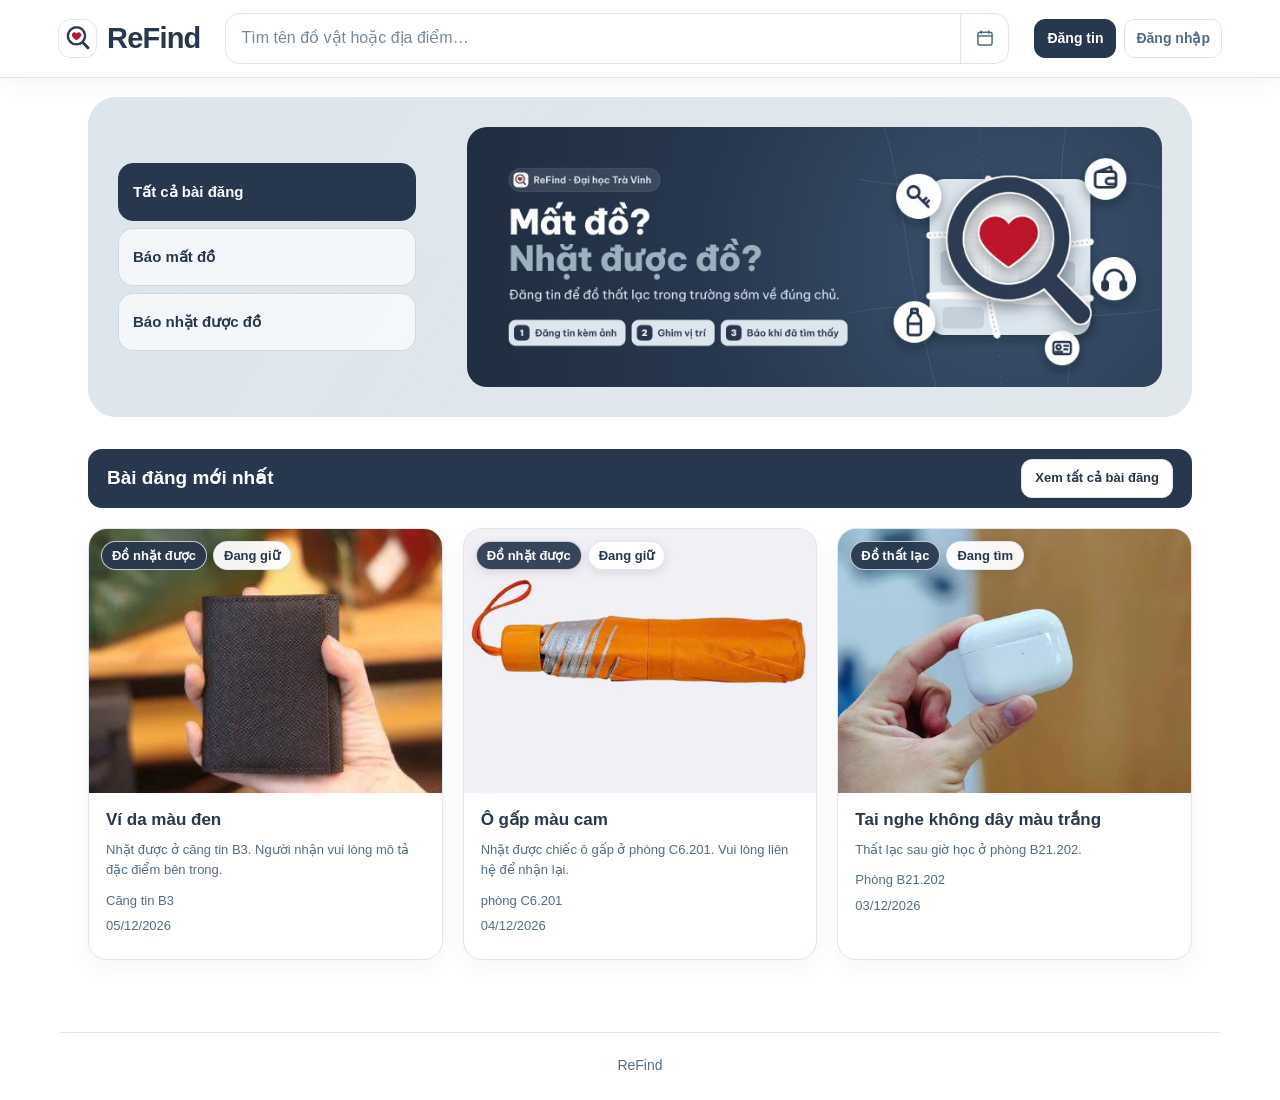
==== commit 567bdf9b: "them poster" ====
--- a/thesis/html/index.html
+++ b/thesis/html/index.html
@@ -35,7 +35,7 @@
           <a class="category-card" id="report-lost" href="login.html?next=post-form.html%3Ftype%3Dlost"><strong>Báo mất đồ</strong></a>
           <a class="category-card" id="report-found" href="login.html?next=post-form.html%3Ftype%3Dfound"><strong>Báo nhặt được đồ</strong></a>
         </div>
-        <div class="poster panel" aria-label="Khu vực poster"></div>
+        <div class="poster panel"><img src="../assets/poster-refind.jpg" alt="ReFind: Mất đồ? Nhặt được đồ? Đăng tin để đồ thất lạc trong trường sớm về đúng chủ."></div>
       </section>
       <section class="listing-section latest-section" aria-label="Bài đăng mới nhất">
         <div class="section-heading page-title-bar"><h2 id="listing-title">Bài đăng mới nhất</h2><a class="button section-all-link" href="posts.html">Xem tất cả bài đăng</a></div>
--- a/thesis/css/index.css
+++ b/thesis/css/index.css
@@ -64,3 +64,6 @@
   .section-heading .text-link { font-size: 12px; }
   .latest-section .post-grid { grid-template-columns: 1fr; }
 }
+/* Poster trang chủ */
+.poster { position: relative; overflow: hidden; padding: 0; border: none; }
+.poster img { position: absolute; inset: 0; display: block; width: 100%; height: 100%; object-fit: cover; object-position: left center; }
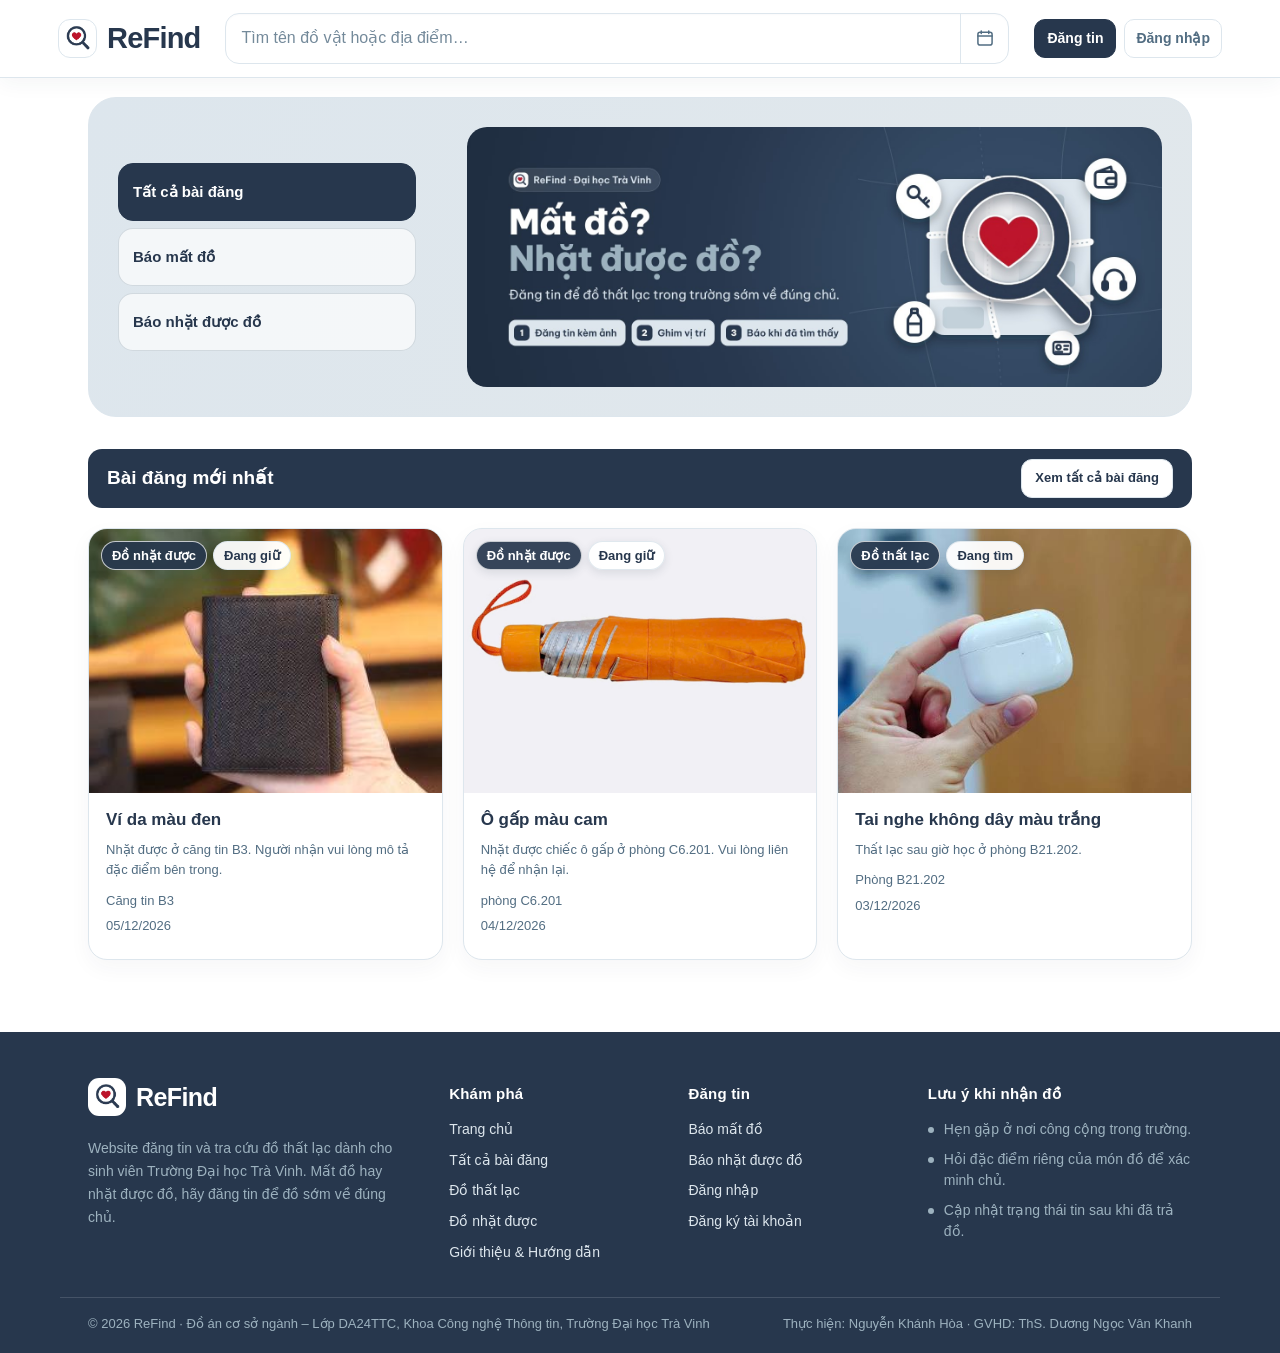
==== commit 5bde0f76: "cap nhat" ====
--- a/thesis/html/index.html
+++ b/thesis/html/index.html
@@ -4,6 +4,10 @@
     <meta charset="utf-8">
     <meta name="viewport" content="width=device-width, initial-scale=1, viewport-fit=cover">
     <meta name="theme-color" content="#27374D">
+    <meta name="description" content="ReFind – website đăng tin và tra cứu đồ thất lạc dành cho sinh viên Trường Đại học Trà Vinh. Mất đồ hay nhặt được đồ, hãy đăng tin để đồ sớm về đúng chủ.">
+    <link rel="icon" type="image/png" sizes="32x32" href="../assets/favicon-32.png">
+    <link rel="icon" type="image/png" sizes="500x500" href="../assets/logo.png">
+    <link rel="apple-touch-icon" href="../assets/apple-touch-icon.png">
     <title>ReFind – Tìm kiếm đồ thất lạc
     </title>
     <link rel="stylesheet" href="../css/common.css">
--- a/thesis/css/common.css
+++ b/thesis/css/common.css
@@ -281,14 +281,69 @@
   white-space: nowrap;
   border: 0;
 }
-footer {
-  width: min(1160px, calc(100% - 56px));
+.site-footer {
+  margin-bottom: calc(-1 * env(safe-area-inset-bottom));
+  background: var(--navy);
+  color: var(--cloud);
+  font-size: 14px;
+}
+.footer-inner {
+  display: grid;
+  grid-template-columns: 1.6fr 1fr 1fr 1.3fr;
+  gap: 36px;
+  width: min(1160px, 100%);
   margin: 0 auto;
-  padding: 22px 0 calc(24px + env(safe-area-inset-bottom));
-  border-top: 1px solid var(--cloud);
-  color: var(--slate);
-  font-size: 14px;
-  text-align: center;
+  padding: 46px 28px 34px;
+}
+.footer-logo {
+  display: inline-flex;
+  align-items: center;
+  gap: 10px;
+  color: #fff;
+  font-size: 25px;
+  font-weight: 700;
+  letter-spacing: -.6px;
+}
+.footer-logo img { width: 38px; height: 38px; border-radius: 11px; background: #fff; object-fit: contain; }
+.footer-brand p { max-width: 340px; margin: 14px 0 0; color: var(--mist); line-height: 1.65; }
+.footer-col h2 {
+  margin: 4px 0 14px;
+  color: #fff;
+  font-size: 15px;
+  letter-spacing: .2px;
+}
+.footer-col ul { margin: 0; padding: 0; list-style: none; }
+.footer-col li + li { margin-top: 9px; }
+.footer-col a { color: var(--cloud); transition: color .15s; }
+.footer-col a:hover, .footer-col a:focus-visible { color: #fff; text-decoration: underline; text-underline-offset: 3px; }
+.footer-tips li { position: relative; padding-left: 16px; color: var(--mist); line-height: 1.5; }
+.footer-tips li::before {
+  content: "";
+  position: absolute;
+  left: 0;
+  top: .55em;
+  width: 6px;
+  height: 6px;
+  border-radius: 50%;
+  background: var(--mist);
+}
+.footer-bottom {
+  display: flex;
+  flex-wrap: wrap;
+  justify-content: space-between;
+  gap: 6px 24px;
+  width: min(1160px, 100%);
+  margin: 0 auto;
+  padding: 16px 28px calc(18px + env(safe-area-inset-bottom));
+  border-top: 1px solid rgba(221,230,237,.16);
+  color: var(--mist);
+  font-size: 13px;
+}
+.footer-bottom p { margin: 0; }
+@media(max-width: 900px) {
+  .footer-inner { grid-template-columns: 1fr 1fr; gap: 30px 24px; }
+  .footer-brand { grid-column: 1 / -1; }
+  .footer-brand p { max-width: 560px; }
 }
 .detail-back {
   display: inline-flex;
@@ -360,5 +415,7 @@
   .bar-back::before { font-size: 19px; }
   .detail-page-bar { flex-wrap: wrap; }
   .detail-status-control { flex-basis: 100%; justify-content: flex-end; margin-left: 0; }
-  footer { width: calc(100% - 34px); }
-}
+  .footer-inner { gap: 26px 16px; padding: 34px 17px 26px; }
+  .footer-tips { grid-column: 1 / -1; }
+  .footer-bottom { flex-direction: column; padding-inline: 17px; }
+}
